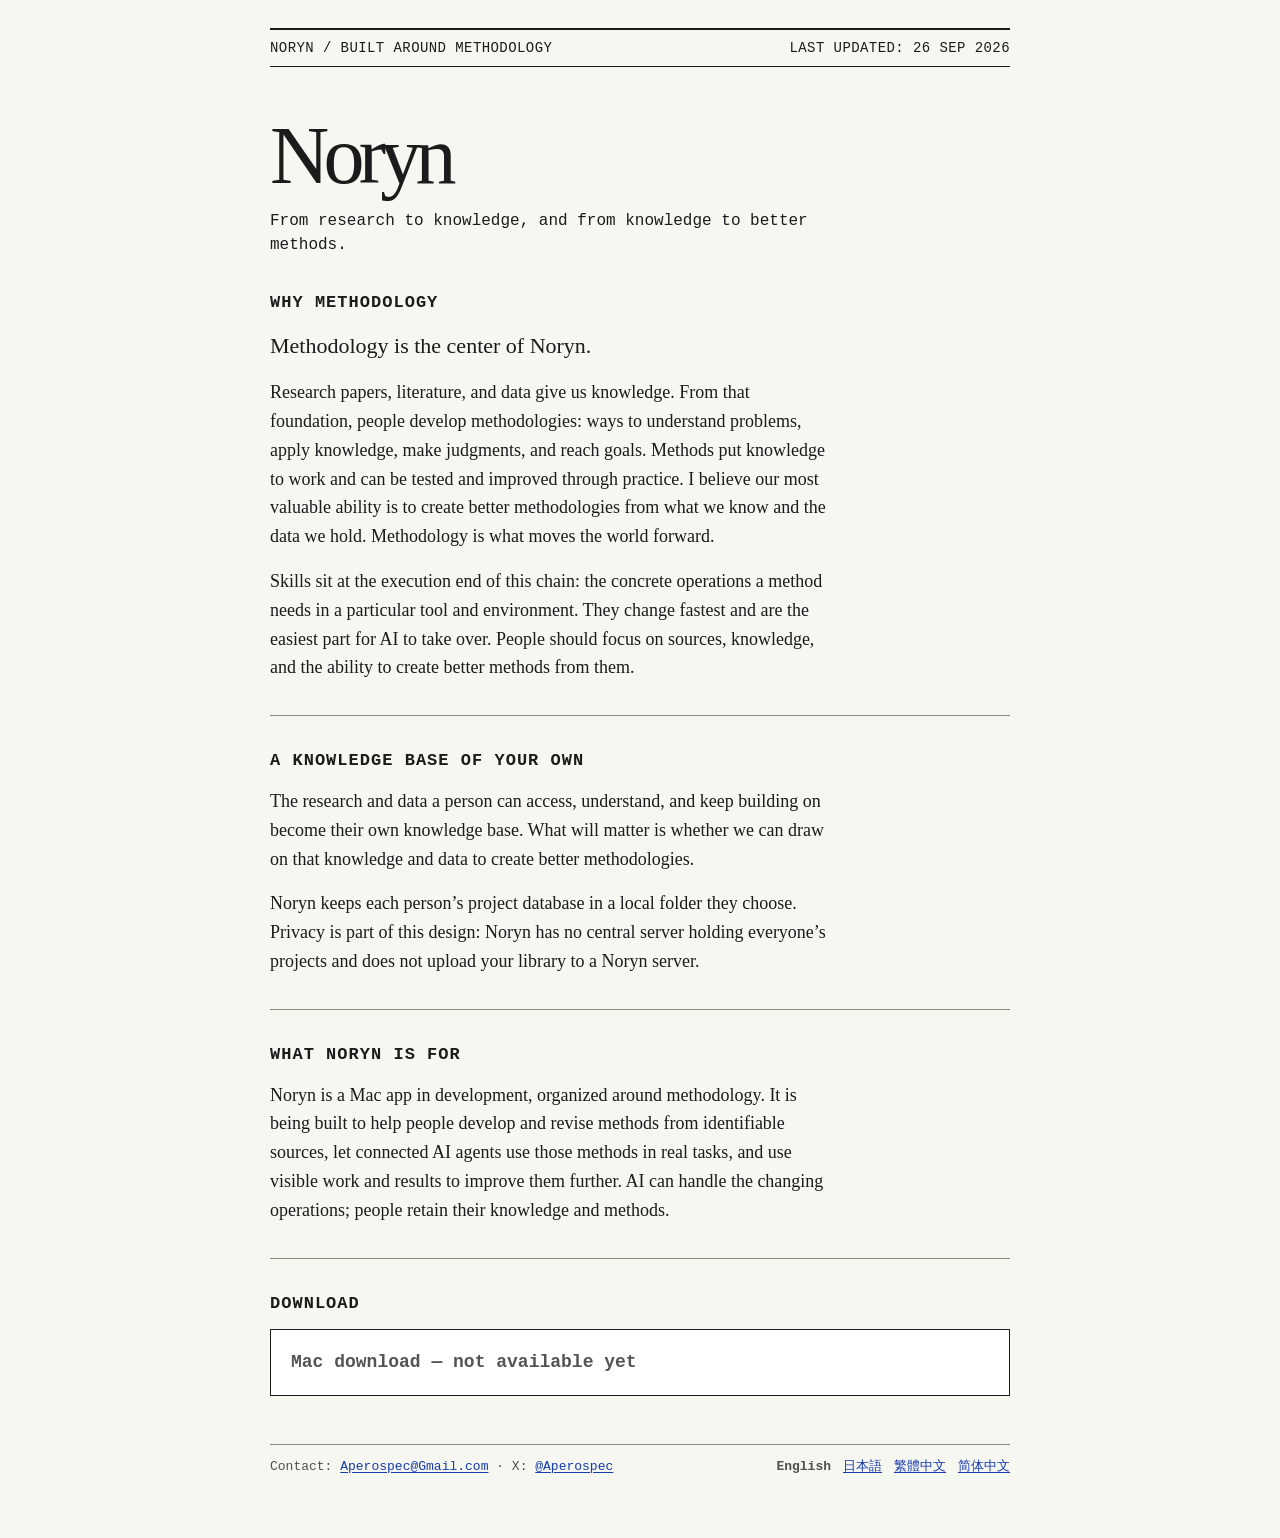
==== index.html @ 1d85e1d6 "Publish Noryn website" ====
<!doctype html>
<html lang="en">
<head>
  <meta charset="utf-8">
  <meta name="viewport" content="width=device-width, initial-scale=1">
  <meta name="color-scheme" content="light">
  <meta name="description" content="Noryn is a Mac app built around methodology: turning research and a personal knowledge base into better ways to understand problems and get work done.">
  <link rel="icon" href="data:image/svg+xml,%3Csvg xmlns='http://www.w3.org/2000/svg' viewBox='0 0 32 32'%3E%3Crect width='32' height='32' fill='%23f7f7f2'/%3E%3Ctext x='5' y='25' font-family='Georgia' font-size='28' fill='%23163baf'%3EN%3C/text%3E%3C/svg%3E">
  <link rel="stylesheet" href="style.css">
  <title>Noryn — from knowledge to better methods</title>
</head>
<body>
  <main class="page">
    <div class="topline">NORYN / BUILT AROUND METHODOLOGY <span>LAST UPDATED: 26 SEP 2026</span></div>
    <h1>Noryn</h1>
    <p class="subtitle">From research to knowledge, and from knowledge to better methods.</p>

    <section id="about" aria-labelledby="about-title">
      <h2 id="about-title">Why methodology</h2>
      <p class="lead">Methodology is the center of Noryn.</p>
      <p>Research papers, literature, and data give us knowledge. From that foundation, people develop methodologies: ways to understand problems, apply knowledge, make judgments, and reach goals. Methods put knowledge to work and can be tested and improved through practice. I believe our most valuable ability is to create better methodologies from what we know and the data we hold. Methodology is what moves the world forward.</p>
      <p>Skills sit at the execution end of this chain: the concrete operations a method needs in a particular tool and environment. They change fastest and are the easiest part for AI to take over. People should focus on sources, knowledge, and the ability to create better methods from them.</p>
    </section>

    <hr>

    <section aria-labelledby="methods-title">
      <h2 id="methods-title">A knowledge base of your own</h2>
      <p>The research and data a person can access, understand, and keep building on become their own knowledge base. What will matter is whether we can draw on that knowledge and data to create better methodologies.</p>
      <p>Noryn keeps each person’s project database in a local folder they choose. Privacy is part of this design: Noryn has no central server holding everyone’s projects and does not upload your library to a Noryn server.</p>
    </section>

    <hr>

    <section aria-labelledby="work-title">
      <h2 id="work-title">What Noryn is for</h2>
      <p>Noryn is a Mac app in development, organized around methodology. It is being built to help people develop and revise methods from identifiable sources, let connected AI agents use those methods in real tasks, and use visible work and results to improve them further. AI can handle the changing operations; people retain their knowledge and methods.</p>
    </section>

    <hr>

    <section id="download" aria-labelledby="download-title">
      <h2 id="download-title">Download</h2>
      <div class="download">
        <strong class="status">Mac download — not available yet</strong>
      </div>
    </section>

    <footer>
      <div class="contact">Contact: <a href="mailto:Aperospec@Gmail.com">Aperospec@Gmail.com</a> · X: <a href="https://x.com/Aperospec" rel="me">@Aperospec</a></div>
      <nav aria-label="Languages"><span aria-current="page">English</span><a href="ja.html" lang="ja">日本語</a><a href="zh-hant.html" lang="zh-Hant">繁體中文</a><a href="zh-cn.html" lang="zh-CN">简体中文</a></nav>
    </footer>
  </main>
</body>
</html>
---- style.css ----
:root { color-scheme: light; }
* { box-sizing: border-box; }
html { background: #f7f7f2; }
body { margin: 0; color: #1b1b1b; font: 18px/1.6 Georgia, "Songti SC", "Noto Serif CJK SC", serif; }
a { color: #163baf; text-decoration: underline; text-underline-offset: 2px; }
a:visited { color: #5b288f; }
a:focus-visible { outline: 2px solid #163baf; outline-offset: 3px; }
.page { width: min(100% - 32px, 740px); margin: 28px auto 60px; }
.topline, .small, nav, .download, footer { font-family: "Courier New", Courier, monospace; }
.topline { border-top: 2px solid #1b1b1b; border-bottom: 1px solid #1b1b1b; padding: 7px 0; font-size: 14px; letter-spacing: .03em; }
.topline span { float: right; }
h1 { margin: 48px 0 0; font-size: clamp(44px, 12vw, 82px); line-height: 1; font-weight: normal; letter-spacing: -.07em; }
.subtitle { margin: 12px 0 34px; font: 16px/1.5 "Courier New", Courier, monospace; }
nav span[aria-current] { font-weight: bold; }
hr { border: 0; border-top: 1px solid #8b8b82; margin: 33px 0; }
h2 { margin: 0 0 14px; font: bold 17px/1.4 "Courier New", Courier, monospace; text-transform: uppercase; letter-spacing: .06em; }
p { margin: 0 0 16px; max-width: 62ch; }
.lead { font-size: 22px; line-height: 1.5; }
.download { padding: 18px 20px; border: 1px solid #1b1b1b; background: #fff; }
.download strong { display: block; font-size: 18px; }
.download p { margin: 6px 0 0; font-size: 14px; line-height: 1.55; }
.download .status { color: #545454; }
.small { color: #535353; font-size: 14px; line-height: 1.6; }
footer { display: flex; justify-content: space-between; align-items: baseline; flex-wrap: wrap; gap: 8px 24px; margin-top: 48px; padding-top: 12px; border-top: 1px solid #8b8b82; font-size: 13px; color: #4f4f4f; }
footer .contact { white-space: nowrap; }
footer nav { display: flex; gap: 12px; white-space: nowrap; }
@media (max-width: 480px) {
  .page { margin-top: 12px; }
  .topline span { float: none; display: block; }
  h1 { margin-top: 32px; }
  .lead { font-size: 20px; }
}
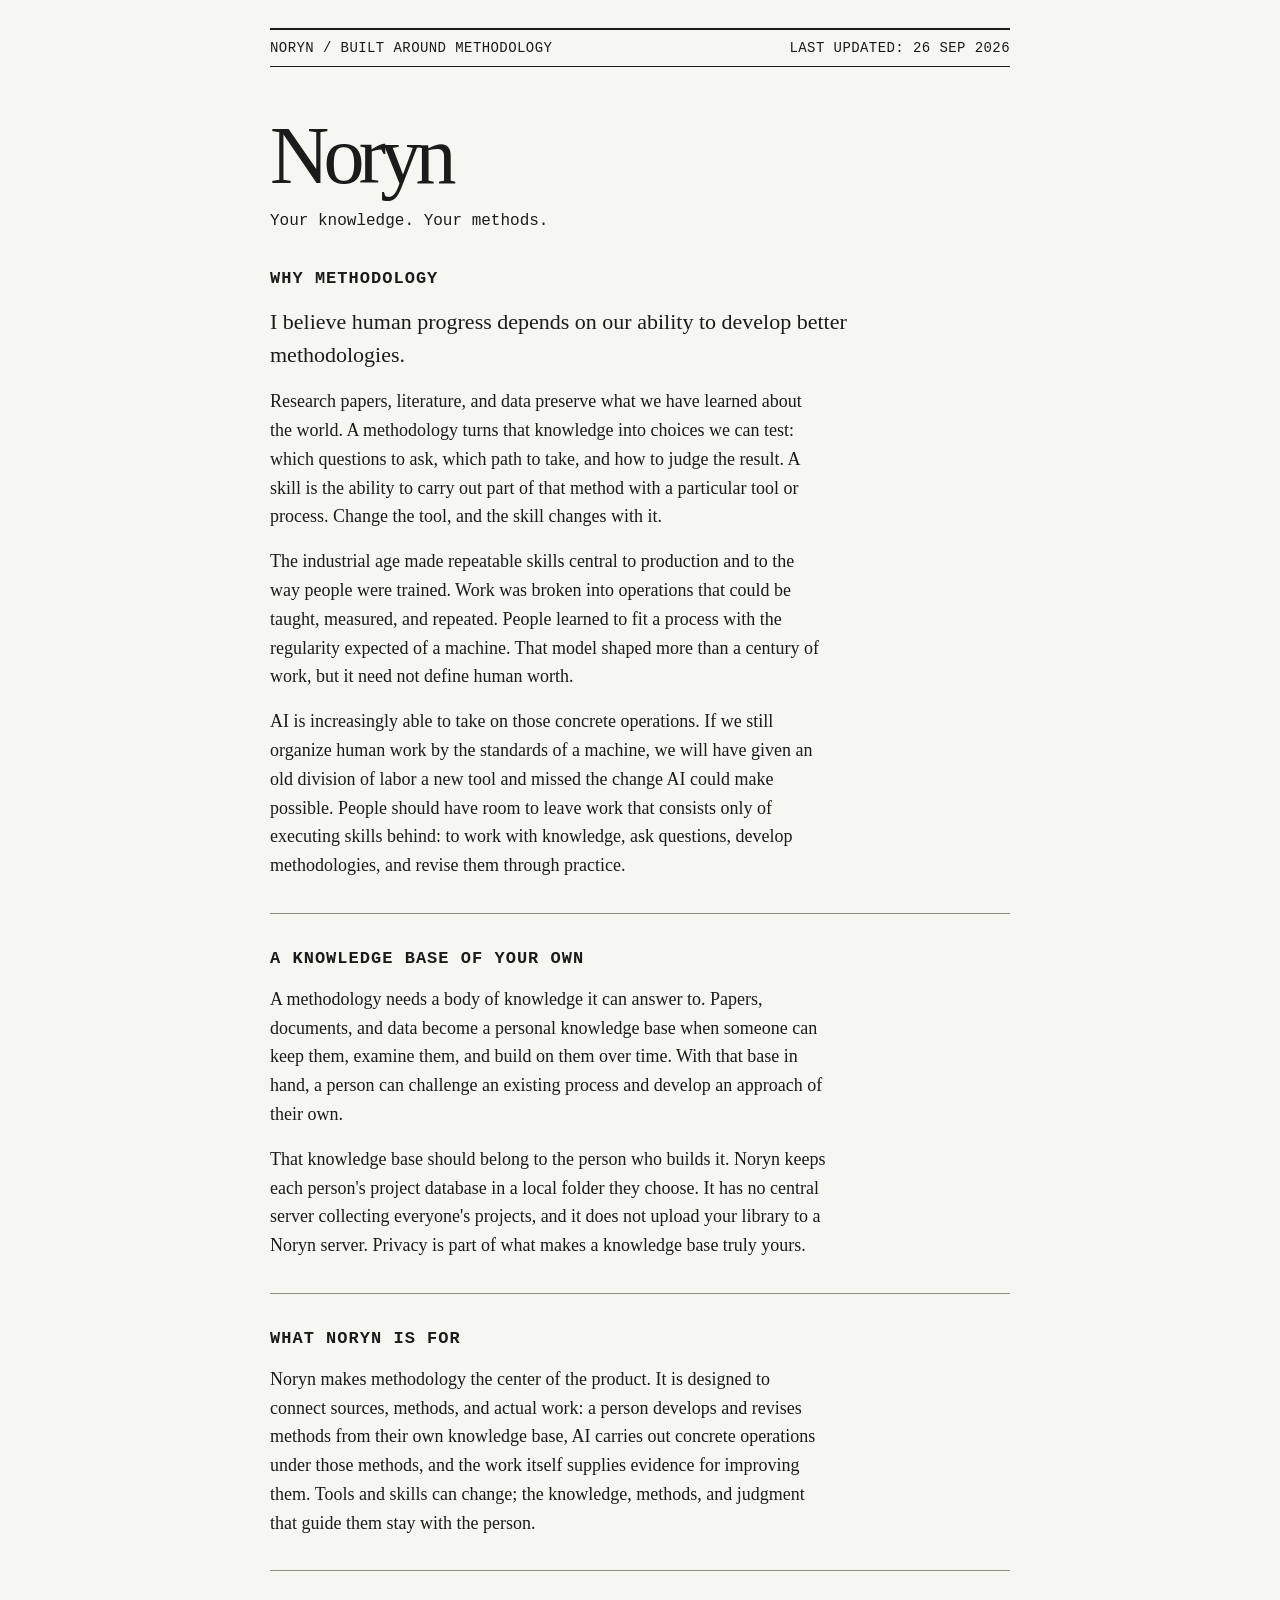
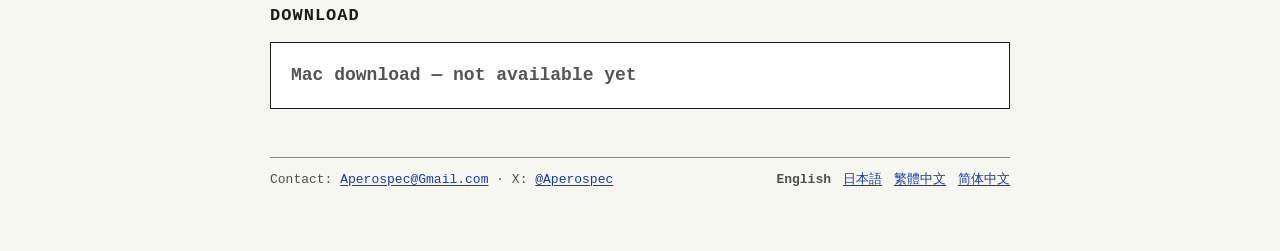
==== commit 90df2cf7: "Clarify methodology and the role of skills in the AI era" ====
--- a/index.html
+++ b/index.html
@@ -13,28 +13,29 @@
   <main class="page">
     <div class="topline">NORYN / BUILT AROUND METHODOLOGY <span>LAST UPDATED: 26 SEP 2026</span></div>
     <h1>Noryn</h1>
-    <p class="subtitle">From research to knowledge, and from knowledge to better methods.</p>
+    <p class="subtitle">Your knowledge. Your methods.</p>
 
     <section id="about" aria-labelledby="about-title">
       <h2 id="about-title">Why methodology</h2>
-      <p class="lead">Methodology is the center of Noryn.</p>
-      <p>Research papers, literature, and data give us knowledge. From that foundation, people develop methodologies: ways to understand problems, apply knowledge, make judgments, and reach goals. Methods put knowledge to work and can be tested and improved through practice. I believe our most valuable ability is to create better methodologies from what we know and the data we hold. Methodology is what moves the world forward.</p>
-      <p>Skills sit at the execution end of this chain: the concrete operations a method needs in a particular tool and environment. They change fastest and are the easiest part for AI to take over. People should focus on sources, knowledge, and the ability to create better methods from them.</p>
+      <p class="lead">I believe human progress depends on our ability to develop better methodologies.</p>
+      <p>Research papers, literature, and data preserve what we have learned about the world. A methodology turns that knowledge into choices we can test: which questions to ask, which path to take, and how to judge the result. A skill is the ability to carry out part of that method with a particular tool or process. Change the tool, and the skill changes with it.</p>
+      <p>The industrial age made repeatable skills central to production and to the way people were trained. Work was broken into operations that could be taught, measured, and repeated. People learned to fit a process with the regularity expected of a machine. That model shaped more than a century of work, but it need not define human worth.</p>
+      <p>AI is increasingly able to take on those concrete operations. If we still organize human work by the standards of a machine, we will have given an old division of labor a new tool and missed the change AI could make possible. People should have room to leave work that consists only of executing skills behind: to work with knowledge, ask questions, develop methodologies, and revise them through practice.</p>
     </section>
 
     <hr>
 
     <section aria-labelledby="methods-title">
       <h2 id="methods-title">A knowledge base of your own</h2>
-      <p>The research and data a person can access, understand, and keep building on become their own knowledge base. What will matter is whether we can draw on that knowledge and data to create better methodologies.</p>
-      <p>Noryn keeps each person’s project database in a local folder they choose. Privacy is part of this design: Noryn has no central server holding everyone’s projects and does not upload your library to a Noryn server.</p>
+      <p>A methodology needs a body of knowledge it can answer to. Papers, documents, and data become a personal knowledge base when someone can keep them, examine them, and build on them over time. With that base in hand, a person can challenge an existing process and develop an approach of their own.</p>
+      <p>That knowledge base should belong to the person who builds it. Noryn keeps each person's project database in a local folder they choose. It has no central server collecting everyone's projects, and it does not upload your library to a Noryn server. Privacy is part of what makes a knowledge base truly yours.</p>
     </section>
 
     <hr>
 
     <section aria-labelledby="work-title">
       <h2 id="work-title">What Noryn is for</h2>
-      <p>Noryn is a Mac app in development, organized around methodology. It is being built to help people develop and revise methods from identifiable sources, let connected AI agents use those methods in real tasks, and use visible work and results to improve them further. AI can handle the changing operations; people retain their knowledge and methods.</p>
+      <p>Noryn makes methodology the center of the product. It is designed to connect sources, methods, and actual work: a person develops and revises methods from their own knowledge base, AI carries out concrete operations under those methods, and the work itself supplies evidence for improving them. Tools and skills can change; the knowledge, methods, and judgment that guide them stay with the person.</p>
     </section>
 
     <hr>
